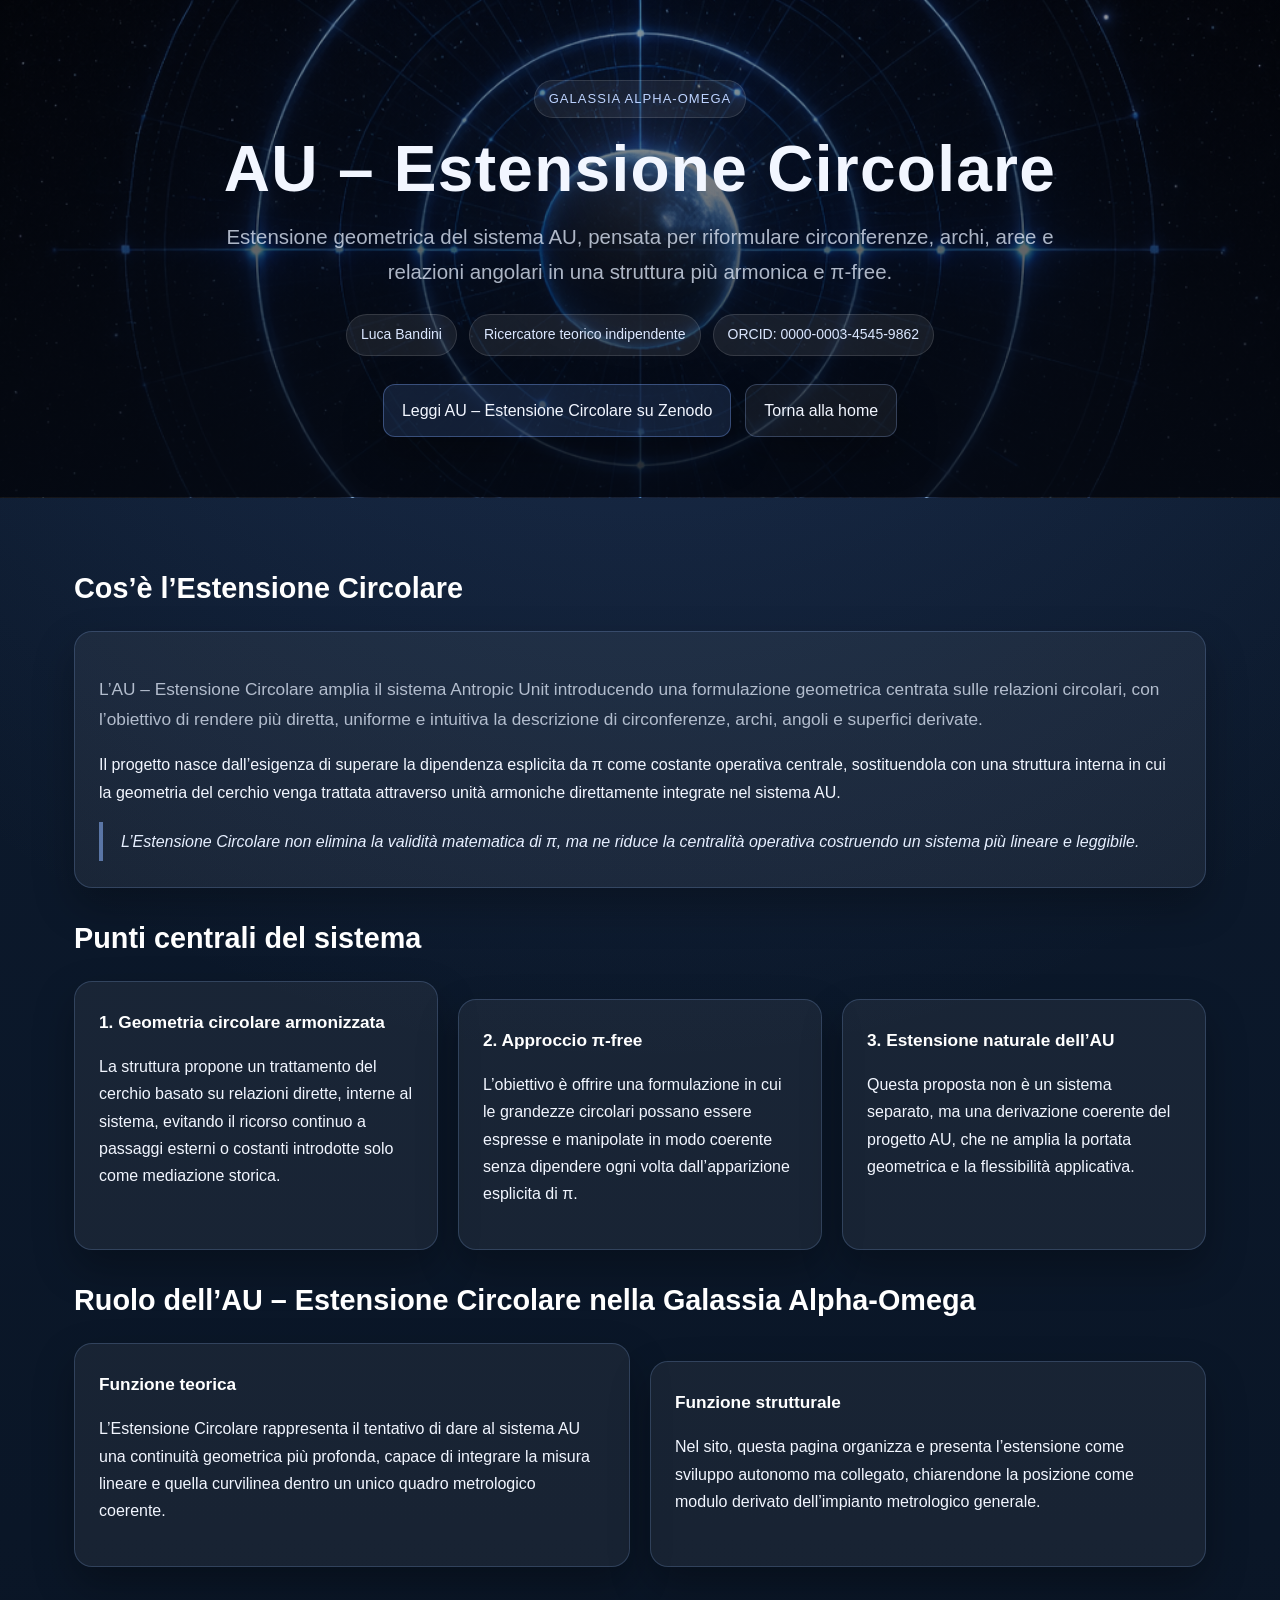
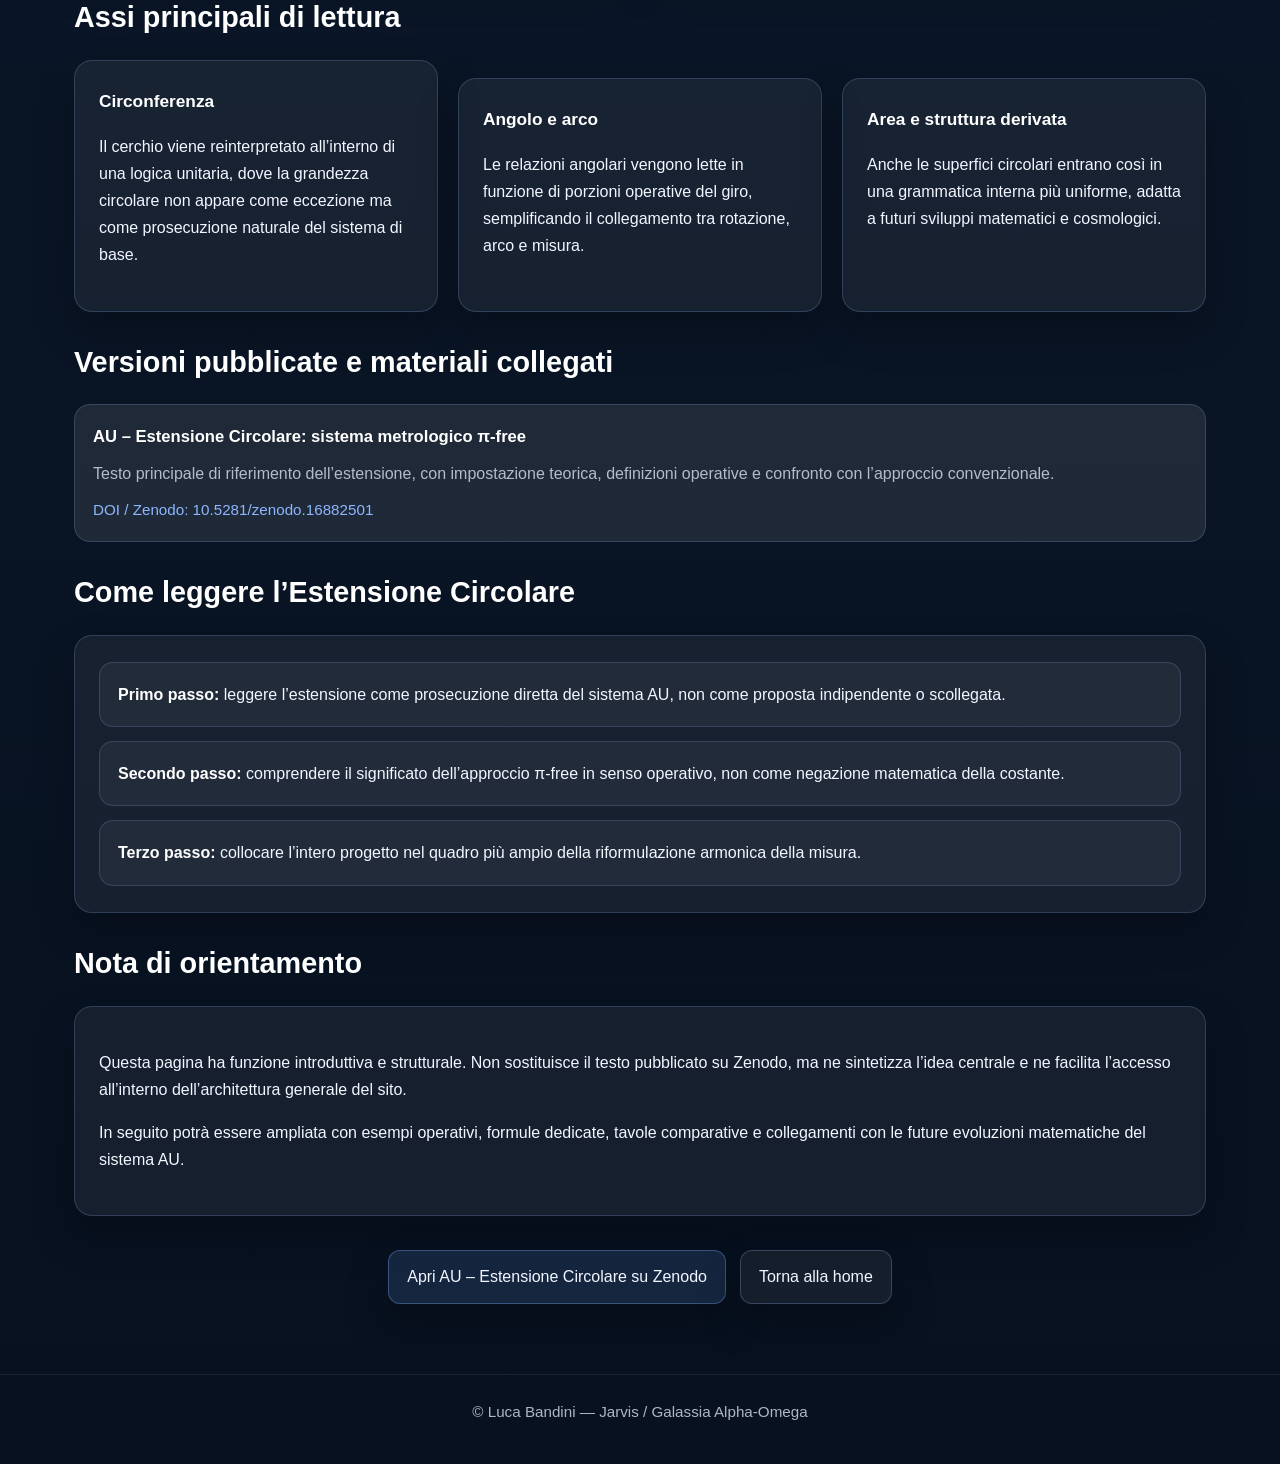
==== au-estensione-circolare.html @ d05a6d28 "Create au-estensione-circolare.html" ====
<!DOCTYPE html>
<html lang="it">
<head>
  <meta charset="UTF-8" />
  <meta name="viewport" content="width=device-width, initial-scale=1.0" />
  <title>AU – Estensione Circolare | Galassia Alpha-Omega</title>
  <style>
    :root {
      --bg1: #07111f;
      --bg2: #0d1b2f;
      --panel: rgba(255, 255, 255, 0.06);
      --panel-strong: rgba(255, 255, 255, 0.09);
      --border: rgba(150, 190, 255, 0.20);
      --text: #f2f6ff;
      --muted: rgba(220, 230, 245, 0.78);
      --accent: #8eb6ff;
      --accent-strong: #bdd3ff;
      --shadow: 0 18px 40px rgba(0, 0, 0, 0.28);
      --max: 1180px;
    }

    * {
      box-sizing: border-box;
    }

    html {
      scroll-behavior: smooth;
    }

    body {
      margin: 0;
      font-family: Arial, Helvetica, sans-serif;
      color: var(--text);
      background:
        radial-gradient(circle at top center, rgba(90, 130, 210, 0.22) 0%, transparent 34%),
        linear-gradient(180deg, var(--bg2) 0%, var(--bg1) 100%);
      line-height: 1.7;
    }

    a {
      color: var(--accent-strong);
      text-decoration: none;
    }

    a:hover {
      text-decoration: underline;
    }

    .hero {
      position: relative;
      overflow: hidden;
      padding: 80px 24px 60px;
      text-align: center;
      border-bottom: 1px solid rgba(255,255,255,0.08);
      background-image:
        linear-gradient(rgba(5, 10, 20, 0.40), rgba(5, 10, 20, 0.85)),
        url("estensione circolare immagine.png");
      background-size: cover;
      background-position: center center;
      background-repeat: no-repeat;
    }

    .hero::before {
      content: "";
      position: absolute;
      inset: auto auto 14% 50%;
      width: 480px;
      height: 480px;
      transform: translateX(-50%);
      border-radius: 50%;
      background:
        radial-gradient(circle at center, rgba(255,255,255,0.15) 0%, rgba(255,255,255,0.02) 34%, transparent 62%);
      filter: blur(10px);
      pointer-events: none;
      opacity: 0.55;
    }

    .hero-inner {
      position: relative;
      z-index: 1;
      max-width: 980px;
      margin: 0 auto;
    }

    .eyebrow {
      display: inline-block;
      margin-bottom: 16px;
      padding: 7px 14px;
      border-radius: 999px;
      background: rgba(255,255,255,0.07);
      border: 1px solid rgba(255,255,255,0.12);
      color: var(--accent-strong);
      font-size: 13px;
      letter-spacing: 0.08em;
      text-transform: uppercase;
    }

    .hero h1 {
      margin: 0;
      font-size: clamp(2.1rem, 5vw, 4rem);
      line-height: 1.1;
      letter-spacing: 0.02em;
    }

    .hero-subtitle {
      margin: 16px auto 0;
      max-width: 900px;
      font-size: clamp(1rem, 2vw, 1.28rem);
      color: var(--muted);
    }

    .hero-badges {
      margin-top: 24px;
      display: flex;
      flex-wrap: wrap;
      justify-content: center;
      gap: 12px;
    }

    .hero-badges span {
      padding: 8px 14px;
      border-radius: 999px;
      background: rgba(255,255,255,0.08);
      border: 1px solid rgba(255,255,255,0.12);
      color: #dbe7ff;
      font-size: 14px;
    }

    .hero-actions {
      margin-top: 28px;
      display: flex;
      flex-wrap: wrap;
      justify-content: center;
      gap: 14px;
    }

    .btn {
      display: inline-block;
      padding: 12px 18px;
      border-radius: 12px;
      border: 1px solid rgba(160,190,255,0.25);
      background: rgba(255,255,255,0.06);
      color: var(--text);
      text-decoration: none;
      box-shadow: var(--shadow);
      transition: transform 0.2s ease, border-color 0.2s ease, background 0.2s ease;
    }

    .btn:hover {
      transform: translateY(-2px);
      border-color: rgba(160,190,255,0.45);
      background: rgba(255,255,255,0.09);
      text-decoration: none;
    }

    .btn-primary {
      background: rgba(110,160,255,0.14);
      border-color: rgba(130,170,255,0.35);
    }

    .container {
      max-width: var(--max);
      margin: 0 auto;
      padding: 40px 24px 70px;
    }

    section {
      margin-top: 26px;
    }

    .section-title {
      margin: 0 0 18px;
      font-size: 1.8rem;
      color: #ffffff;
    }

    .card {
      background: var(--panel);
      border: 1px solid var(--border);
      border-radius: 18px;
      padding: 26px 24px;
      box-shadow: var(--shadow);
    }

    .card + .card {
      margin-top: 18px;
    }

    .lead {
      font-size: 1.08rem;
      color: var(--muted);
    }

    .grid-2 {
      display: grid;
      grid-template-columns: repeat(2, minmax(0, 1fr));
      gap: 20px;
    }

    .grid-3 {
      display: grid;
      grid-template-columns: repeat(3, minmax(0, 1fr));
      gap: 20px;
    }

    .mini-title {
      margin: 0 0 12px;
      font-size: 1.08rem;
      color: #ffffff;
    }

    .timeline {
      display: grid;
      gap: 16px;
    }

    .timeline-item {
      background: var(--panel-strong);
      border: 1px solid var(--border);
      border-radius: 16px;
      padding: 18px;
    }

    .timeline-item h3 {
      margin: 0 0 8px;
      font-size: 1.04rem;
      color: #ffffff;
    }

    .timeline-item p {
      margin: 0;
      color: var(--muted);
    }

    .doi {
      display: inline-block;
      margin-top: 10px;
      color: var(--accent);
      font-size: 0.95rem;
      word-break: break-word;
    }

    .reading-path {
      display: grid;
      gap: 14px;
    }

    .reading-step {
      background: rgba(255,255,255,0.05);
      border: 1px solid rgba(160,190,255,0.18);
      border-radius: 14px;
      padding: 18px;
    }

    .reading-step strong {
      color: #ffffff;
    }

    .quote-box {
      border-left: 4px solid rgba(142, 182, 255, 0.55);
      padding: 6px 0 6px 18px;
      color: #e6efff;
      font-style: italic;
    }

    .back-home {
      margin-top: 34px;
      text-align: center;
    }

    .footer {
      text-align: center;
      padding: 24px 16px 40px;
      border-top: 1px solid rgba(255,255,255,0.07);
      color: var(--muted);
      font-size: 0.95rem;
    }

    @media (max-width: 900px) {
      .grid-2,
      .grid-3 {
        grid-template-columns: 1fr;
      }

      .hero {
        padding-top: 58px;
      }
    }
  </style>
</head>
<body>

  <header class="hero">
    <div class="hero-inner">
      <div class="eyebrow">Galassia Alpha-Omega</div>

      <h1>AU – Estensione Circolare</h1>

      <p class="hero-subtitle">
        Estensione geometrica del sistema AU, pensata per riformulare circonferenze,
        archi, aree e relazioni angolari in una struttura più armonica e π-free.
      </p>

      <div class="hero-badges">
        <span>Luca Bandini</span>
        <span>Ricercatore teorico indipendente</span>
        <span>ORCID: 0000-0003-4545-9862</span>
      </div>

      <div class="hero-actions">
        <a class="btn btn-primary" href="https://zenodo.org/records/16882501" target="_blank" rel="noopener noreferrer">
          Leggi AU – Estensione Circolare su Zenodo
        </a>
        <a class="btn" href="index.html">
          Torna alla home
        </a>
      </div>
    </div>
  </header>

  <main class="container">

    <section>
      <h2 class="section-title">Cos’è l’Estensione Circolare</h2>
      <div class="card">
        <p class="lead">
          L’AU – Estensione Circolare amplia il sistema Antropic Unit introducendo
          una formulazione geometrica centrata sulle relazioni circolari, con l’obiettivo
          di rendere più diretta, uniforme e intuitiva la descrizione di circonferenze,
          archi, angoli e superfici derivate.
        </p>

        <p>
          Il progetto nasce dall’esigenza di superare la dipendenza esplicita da π
          come costante operativa centrale, sostituendola con una struttura interna
          in cui la geometria del cerchio venga trattata attraverso unità armoniche
          direttamente integrate nel sistema AU.
        </p>

        <div class="quote-box">
          L’Estensione Circolare non elimina la validità matematica di π, ma ne
          riduce la centralità operativa costruendo un sistema più lineare e leggibile.
        </div>
      </div>
    </section>

    <section>
      <h2 class="section-title">Punti centrali del sistema</h2>
      <div class="grid-3">
        <div class="card">
          <h3 class="mini-title">1. Geometria circolare armonizzata</h3>
          <p>
            La struttura propone un trattamento del cerchio basato su relazioni dirette,
            interne al sistema, evitando il ricorso continuo a passaggi esterni o
            costanti introdotte solo come mediazione storica.
          </p>
        </div>

        <div class="card">
          <h3 class="mini-title">2. Approccio π-free</h3>
          <p>
            L’obiettivo è offrire una formulazione in cui le grandezze circolari
            possano essere espresse e manipolate in modo coerente senza dipendere
            ogni volta dall’apparizione esplicita di π.
          </p>
        </div>

        <div class="card">
          <h3 class="mini-title">3. Estensione naturale dell’AU</h3>
          <p>
            Questa proposta non è un sistema separato, ma una derivazione coerente
            del progetto AU, che ne amplia la portata geometrica e la flessibilità
            applicativa.
          </p>
        </div>
      </div>
    </section>

    <section>
      <h2 class="section-title">Ruolo dell’AU – Estensione Circolare nella Galassia Alpha-Omega</h2>
      <div class="grid-2">
        <div class="card">
          <h3 class="mini-title">Funzione teorica</h3>
          <p>
            L’Estensione Circolare rappresenta il tentativo di dare al sistema AU
            una continuità geometrica più profonda, capace di integrare la misura
            lineare e quella curvilinea dentro un unico quadro metrologico coerente.
          </p>
        </div>

        <div class="card">
          <h3 class="mini-title">Funzione strutturale</h3>
          <p>
            Nel sito, questa pagina organizza e presenta l’estensione come sviluppo
            autonomo ma collegato, chiarendone la posizione come modulo derivato
            dell’impianto metrologico generale.
          </p>
        </div>
      </div>
    </section>

    <section>
      <h2 class="section-title">Assi principali di lettura</h2>
      <div class="grid-3">
        <div class="card">
          <h3 class="mini-title">Circonferenza</h3>
          <p>
            Il cerchio viene reinterpretato all’interno di una logica unitaria,
            dove la grandezza circolare non appare come eccezione ma come prosecuzione
            naturale del sistema di base.
          </p>
        </div>

        <div class="card">
          <h3 class="mini-title">Angolo e arco</h3>
          <p>
            Le relazioni angolari vengono lette in funzione di porzioni operative
            del giro, semplificando il collegamento tra rotazione, arco e misura.
          </p>
        </div>

        <div class="card">
          <h3 class="mini-title">Area e struttura derivata</h3>
          <p>
            Anche le superfici circolari entrano così in una grammatica interna
            più uniforme, adatta a futuri sviluppi matematici e cosmologici.
          </p>
        </div>
      </div>
    </section>

    <section>
      <h2 class="section-title">Versioni pubblicate e materiali collegati</h2>
      <div class="timeline">

        <div class="timeline-item">
          <h3>AU – Estensione Circolare: sistema metrologico π-free</h3>
          <p>
            Testo principale di riferimento dell’estensione, con impostazione teorica,
            definizioni operative e confronto con l’approccio convenzionale.
          </p>
          <a class="doi" href="https://zenodo.org/records/16882501" target="_blank" rel="noopener noreferrer">
            DOI / Zenodo: 10.5281/zenodo.16882501
          </a>
        </div>

      </div>
    </section>

    <section>
      <h2 class="section-title">Come leggere l’Estensione Circolare</h2>
      <div class="card">
        <div class="reading-path">
          <div class="reading-step">
            <strong>Primo passo:</strong> leggere l’estensione come prosecuzione diretta
            del sistema AU, non come proposta indipendente o scollegata.
          </div>

          <div class="reading-step">
            <strong>Secondo passo:</strong> comprendere il significato dell’approccio
            π-free in senso operativo, non come negazione matematica della costante.
          </div>

          <div class="reading-step">
            <strong>Terzo passo:</strong> collocare l’intero progetto nel quadro più ampio
            della riformulazione armonica della misura.
          </div>
        </div>
      </div>
    </section>

    <section>
      <h2 class="section-title">Nota di orientamento</h2>
      <div class="card">
        <p>
          Questa pagina ha funzione introduttiva e strutturale. Non sostituisce il
          testo pubblicato su Zenodo, ma ne sintetizza l’idea centrale e ne facilita
          l’accesso all’interno dell’architettura generale del sito.
        </p>

        <p>
          In seguito potrà essere ampliata con esempi operativi, formule dedicate,
          tavole comparative e collegamenti con le future evoluzioni matematiche del sistema AU.
        </p>
      </div>
    </section>

    <div class="back-home hero-actions">
      <a class="btn btn-primary" href="https://zenodo.org/records/16882501" target="_blank" rel="noopener noreferrer">
        Apri AU – Estensione Circolare su Zenodo
      </a>
      <a class="btn" href="index.html">
        Torna alla home
      </a>
    </div>

  </main>

  <footer class="footer">
    © Luca Bandini — Jarvis / Galassia Alpha-Omega
  </footer>

</body>
</html>
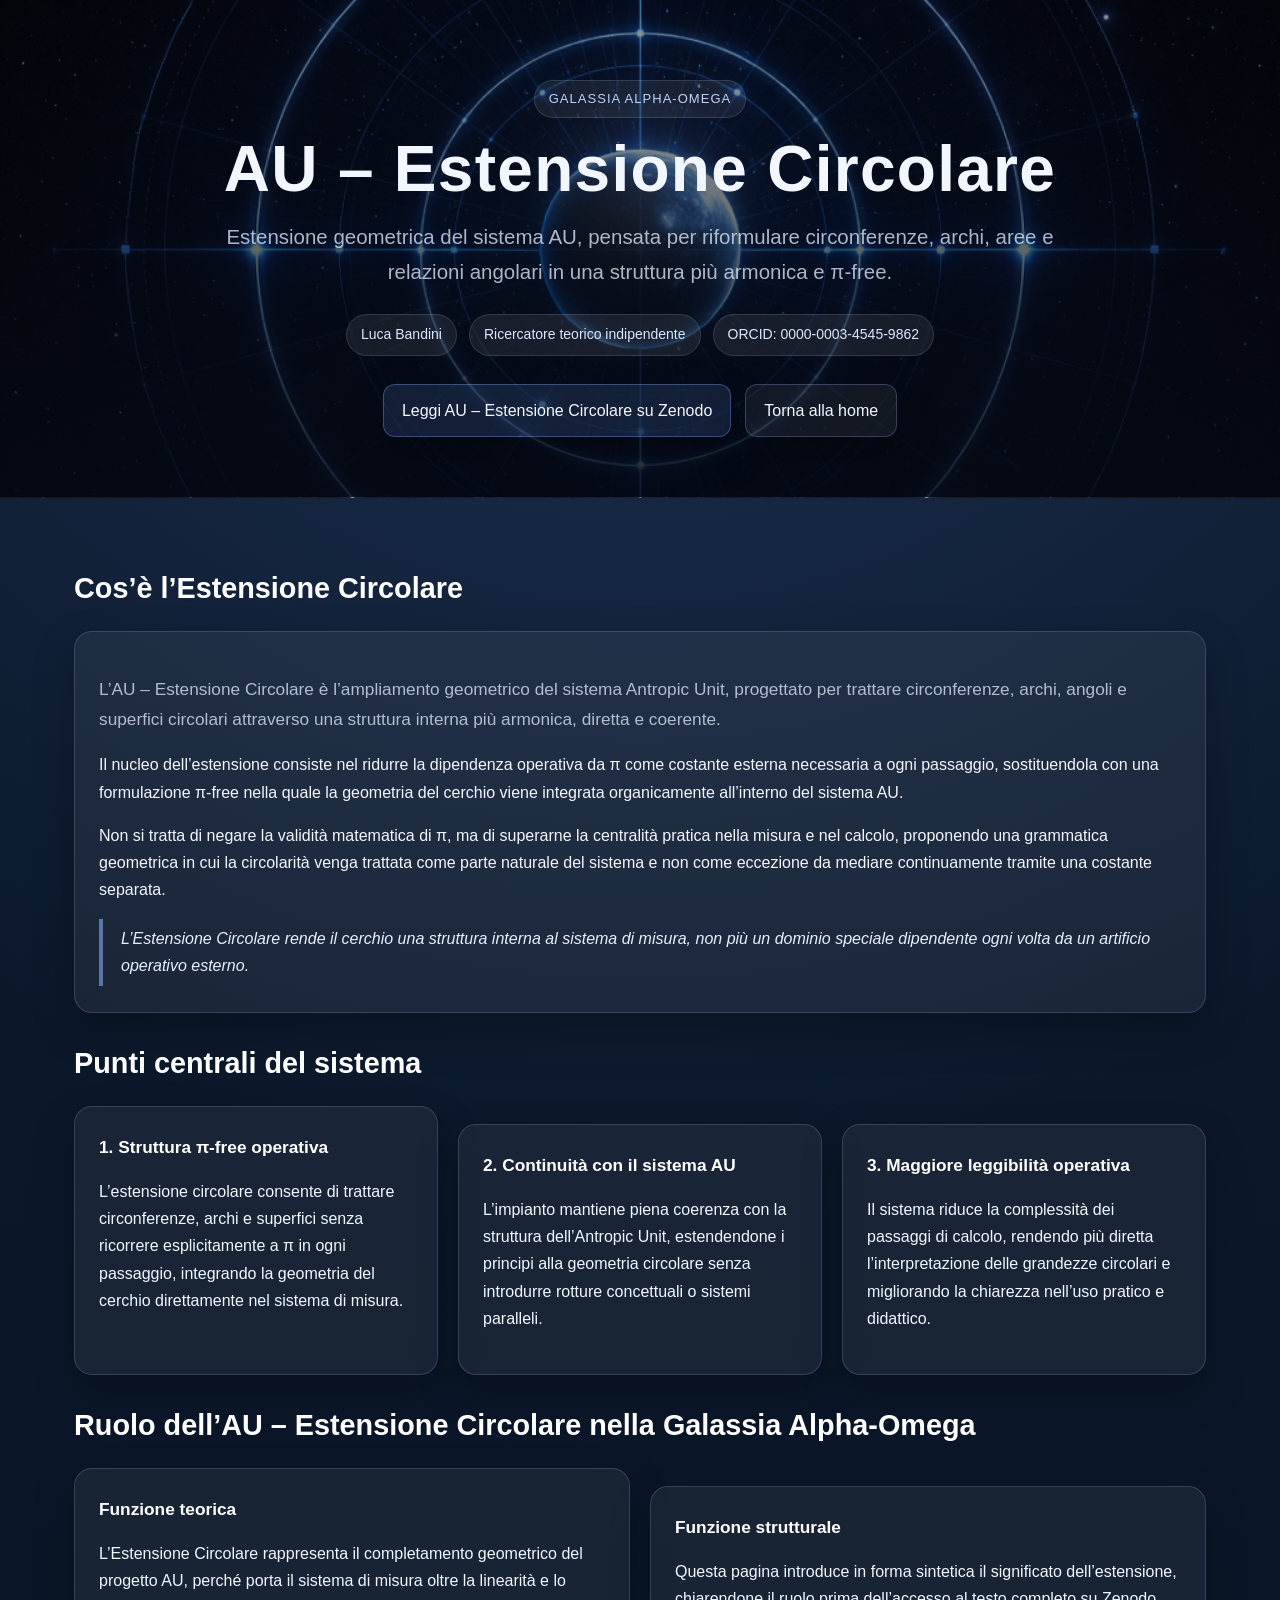
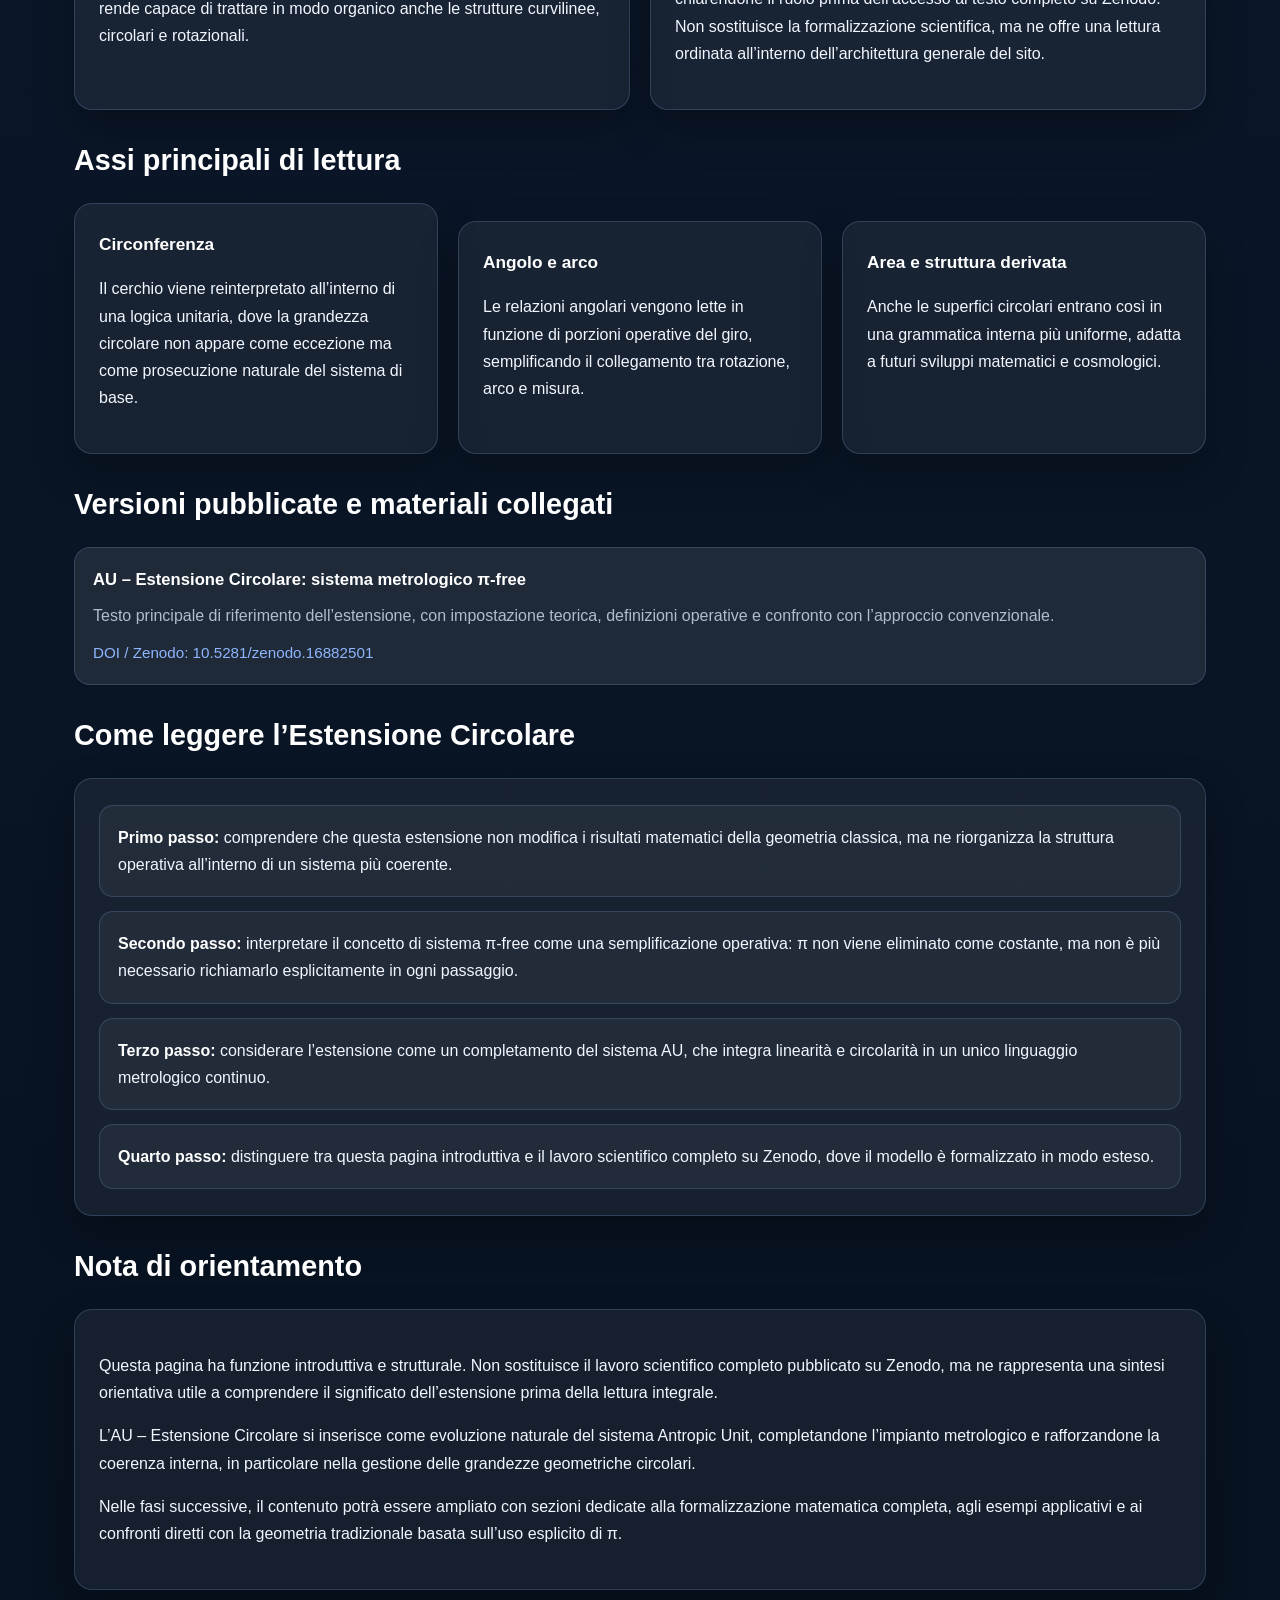
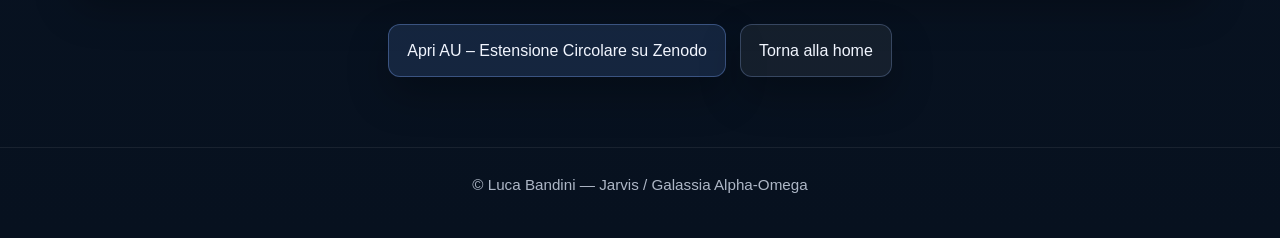
==== commit 21e260a4: "Update au-estensione-circolare.html" ====
--- a/au-estensione-circolare.html
+++ b/au-estensione-circolare.html
@@ -320,84 +320,92 @@
 
   <main class="container">
 
-    <section>
-      <h2 class="section-title">Cos’è l’Estensione Circolare</h2>
-      <div class="card">
-        <p class="lead">
-          L’AU – Estensione Circolare amplia il sistema Antropic Unit introducendo
-          una formulazione geometrica centrata sulle relazioni circolari, con l’obiettivo
-          di rendere più diretta, uniforme e intuitiva la descrizione di circonferenze,
-          archi, angoli e superfici derivate.
-        </p>
-
-        <p>
-          Il progetto nasce dall’esigenza di superare la dipendenza esplicita da π
-          come costante operativa centrale, sostituendola con una struttura interna
-          in cui la geometria del cerchio venga trattata attraverso unità armoniche
-          direttamente integrate nel sistema AU.
-        </p>
-
-        <div class="quote-box">
-          L’Estensione Circolare non elimina la validità matematica di π, ma ne
-          riduce la centralità operativa costruendo un sistema più lineare e leggibile.
-        </div>
-      </div>
-    </section>
-
-    <section>
-      <h2 class="section-title">Punti centrali del sistema</h2>
-      <div class="grid-3">
-        <div class="card">
-          <h3 class="mini-title">1. Geometria circolare armonizzata</h3>
-          <p>
-            La struttura propone un trattamento del cerchio basato su relazioni dirette,
-            interne al sistema, evitando il ricorso continuo a passaggi esterni o
-            costanti introdotte solo come mediazione storica.
-          </p>
-        </div>
-
-        <div class="card">
-          <h3 class="mini-title">2. Approccio π-free</h3>
-          <p>
-            L’obiettivo è offrire una formulazione in cui le grandezze circolari
-            possano essere espresse e manipolate in modo coerente senza dipendere
-            ogni volta dall’apparizione esplicita di π.
-          </p>
-        </div>
-
-        <div class="card">
-          <h3 class="mini-title">3. Estensione naturale dell’AU</h3>
-          <p>
-            Questa proposta non è un sistema separato, ma una derivazione coerente
-            del progetto AU, che ne amplia la portata geometrica e la flessibilità
-            applicativa.
-          </p>
-        </div>
-      </div>
-    </section>
-
-    <section>
-      <h2 class="section-title">Ruolo dell’AU – Estensione Circolare nella Galassia Alpha-Omega</h2>
-      <div class="grid-2">
-        <div class="card">
-          <h3 class="mini-title">Funzione teorica</h3>
-          <p>
-            L’Estensione Circolare rappresenta il tentativo di dare al sistema AU
-            una continuità geometrica più profonda, capace di integrare la misura
-            lineare e quella curvilinea dentro un unico quadro metrologico coerente.
-          </p>
-        </div>
-
-        <div class="card">
-          <h3 class="mini-title">Funzione strutturale</h3>
-          <p>
-            Nel sito, questa pagina organizza e presenta l’estensione come sviluppo
-            autonomo ma collegato, chiarendone la posizione come modulo derivato
-            dell’impianto metrologico generale.
-          </p>
-        </div>
-      </div>
-    </section>
+  <section>
+  <h2 class="section-title">Cos’è l’Estensione Circolare</h2>
+  <div class="card">
+    <p class="lead">
+      L’AU – Estensione Circolare è l’ampliamento geometrico del sistema Antropic Unit,
+      progettato per trattare circonferenze, archi, angoli e superfici circolari
+      attraverso una struttura interna più armonica, diretta e coerente.
+    </p>
+
+    <p>
+      Il nucleo dell’estensione consiste nel ridurre la dipendenza operativa da π
+      come costante esterna necessaria a ogni passaggio, sostituendola con una
+      formulazione π-free nella quale la geometria del cerchio viene integrata
+      organicamente all’interno del sistema AU.
+    </p>
+
+    <p>
+      Non si tratta di negare la validità matematica di π, ma di superarne la centralità
+      pratica nella misura e nel calcolo, proponendo una grammatica geometrica in cui
+      la circolarità venga trattata come parte naturale del sistema e non come eccezione
+      da mediare continuamente tramite una costante separata.
+    </p>
+
+    <div class="quote-box">
+      L’Estensione Circolare rende il cerchio una struttura interna al sistema di misura,
+      non più un dominio speciale dipendente ogni volta da un artificio operativo esterno.
+    </div>
+  </div>
+</section>
+
+   <section>
+  <h2 class="section-title">Punti centrali del sistema</h2>
+  <div class="grid-3">
+
+    <div class="card">
+      <h3 class="mini-title">1. Struttura π-free operativa</h3>
+      <p>
+        L’estensione circolare consente di trattare circonferenze, archi e superfici
+        senza ricorrere esplicitamente a π in ogni passaggio, integrando la geometria
+        del cerchio direttamente nel sistema di misura.
+      </p>
+    </div>
+
+    <div class="card">
+      <h3 class="mini-title">2. Continuità con il sistema AU</h3>
+      <p>
+        L’impianto mantiene piena coerenza con la struttura dell’Antropic Unit,
+        estendendone i principi alla geometria circolare senza introdurre rotture
+        concettuali o sistemi paralleli.
+      </p>
+    </div>
+
+    <div class="card">
+      <h3 class="mini-title">3. Maggiore leggibilità operativa</h3>
+      <p>
+        Il sistema riduce la complessità dei passaggi di calcolo, rendendo più diretta
+        l’interpretazione delle grandezze circolari e migliorando la chiarezza
+        nell’uso pratico e didattico.
+      </p>
+    </div>
+
+  </div>
+</section>
+ <section>
+  <h2 class="section-title">Ruolo dell’AU – Estensione Circolare nella Galassia Alpha-Omega</h2>
+  <div class="grid-2">
+    <div class="card">
+      <h3 class="mini-title">Funzione teorica</h3>
+      <p>
+        L’Estensione Circolare rappresenta il completamento geometrico del progetto AU,
+        perché porta il sistema di misura oltre la linearità e lo rende capace di
+        trattare in modo organico anche le strutture curvilinee, circolari e rotazionali.
+      </p>
+    </div>
+
+    <div class="card">
+      <h3 class="mini-title">Funzione strutturale</h3>
+      <p>
+        Questa pagina introduce in forma sintetica il significato dell’estensione,
+        chiarendone il ruolo prima dell’accesso al testo completo su Zenodo. Non sostituisce
+        la formalizzazione scientifica, ma ne offre una lettura ordinata all’interno
+        dell’architettura generale del sito.
+      </p>
+    </div>
+  </div>
+</section>
 
     <section>
       <h2 class="section-title">Assi principali di lettura</h2>
@@ -447,43 +455,60 @@
       </div>
     </section>
 
-    <section>
-      <h2 class="section-title">Come leggere l’Estensione Circolare</h2>
-      <div class="card">
-        <div class="reading-path">
-          <div class="reading-step">
-            <strong>Primo passo:</strong> leggere l’estensione come prosecuzione diretta
-            del sistema AU, non come proposta indipendente o scollegata.
-          </div>
-
-          <div class="reading-step">
-            <strong>Secondo passo:</strong> comprendere il significato dell’approccio
-            π-free in senso operativo, non come negazione matematica della costante.
-          </div>
-
-          <div class="reading-step">
-            <strong>Terzo passo:</strong> collocare l’intero progetto nel quadro più ampio
-            della riformulazione armonica della misura.
-          </div>
-        </div>
-      </div>
-    </section>
-
-    <section>
-      <h2 class="section-title">Nota di orientamento</h2>
-      <div class="card">
-        <p>
-          Questa pagina ha funzione introduttiva e strutturale. Non sostituisce il
-          testo pubblicato su Zenodo, ma ne sintetizza l’idea centrale e ne facilita
-          l’accesso all’interno dell’architettura generale del sito.
-        </p>
-
-        <p>
-          In seguito potrà essere ampliata con esempi operativi, formule dedicate,
-          tavole comparative e collegamenti con le future evoluzioni matematiche del sistema AU.
-        </p>
-      </div>
-    </section>
+<section>
+  <h2 class="section-title">Come leggere l’Estensione Circolare</h2>
+  <div class="card">
+    <div class="reading-path">
+
+      <div class="reading-step">
+        <strong>Primo passo:</strong> comprendere che questa estensione non modifica
+        i risultati matematici della geometria classica, ma ne riorganizza la struttura
+        operativa all’interno di un sistema più coerente.
+      </div>
+
+      <div class="reading-step">
+        <strong>Secondo passo:</strong> interpretare il concetto di sistema π-free
+        come una semplificazione operativa: π non viene eliminato come costante,
+        ma non è più necessario richiamarlo esplicitamente in ogni passaggio.
+      </div>
+
+      <div class="reading-step">
+        <strong>Terzo passo:</strong> considerare l’estensione come un completamento
+        del sistema AU, che integra linearità e circolarità in un unico linguaggio
+        metrologico continuo.
+      </div>
+
+      <div class="reading-step">
+        <strong>Quarto passo:</strong> distinguere tra questa pagina introduttiva e
+        il lavoro scientifico completo su Zenodo, dove il modello è formalizzato
+        in modo esteso.
+      </div>
+
+    </div>
+  </div>
+</section>
+<section>
+  <h2 class="section-title">Nota di orientamento</h2>
+  <div class="card">
+    <p>
+      Questa pagina ha funzione introduttiva e strutturale. Non sostituisce il lavoro
+      scientifico completo pubblicato su Zenodo, ma ne rappresenta una sintesi
+      orientativa utile a comprendere il significato dell’estensione prima della lettura integrale.
+    </p>
+
+    <p>
+      L’AU – Estensione Circolare si inserisce come evoluzione naturale del sistema
+      Antropic Unit, completandone l’impianto metrologico e rafforzandone la coerenza
+      interna, in particolare nella gestione delle grandezze geometriche circolari.
+    </p>
+
+    <p>
+      Nelle fasi successive, il contenuto potrà essere ampliato con sezioni dedicate
+      alla formalizzazione matematica completa, agli esempi applicativi e ai confronti
+      diretti con la geometria tradizionale basata sull’uso esplicito di π.
+    </p>
+  </div>
+</section>
 
     <div class="back-home hero-actions">
       <a class="btn btn-primary" href="https://zenodo.org/records/16882501" target="_blank" rel="noopener noreferrer">
